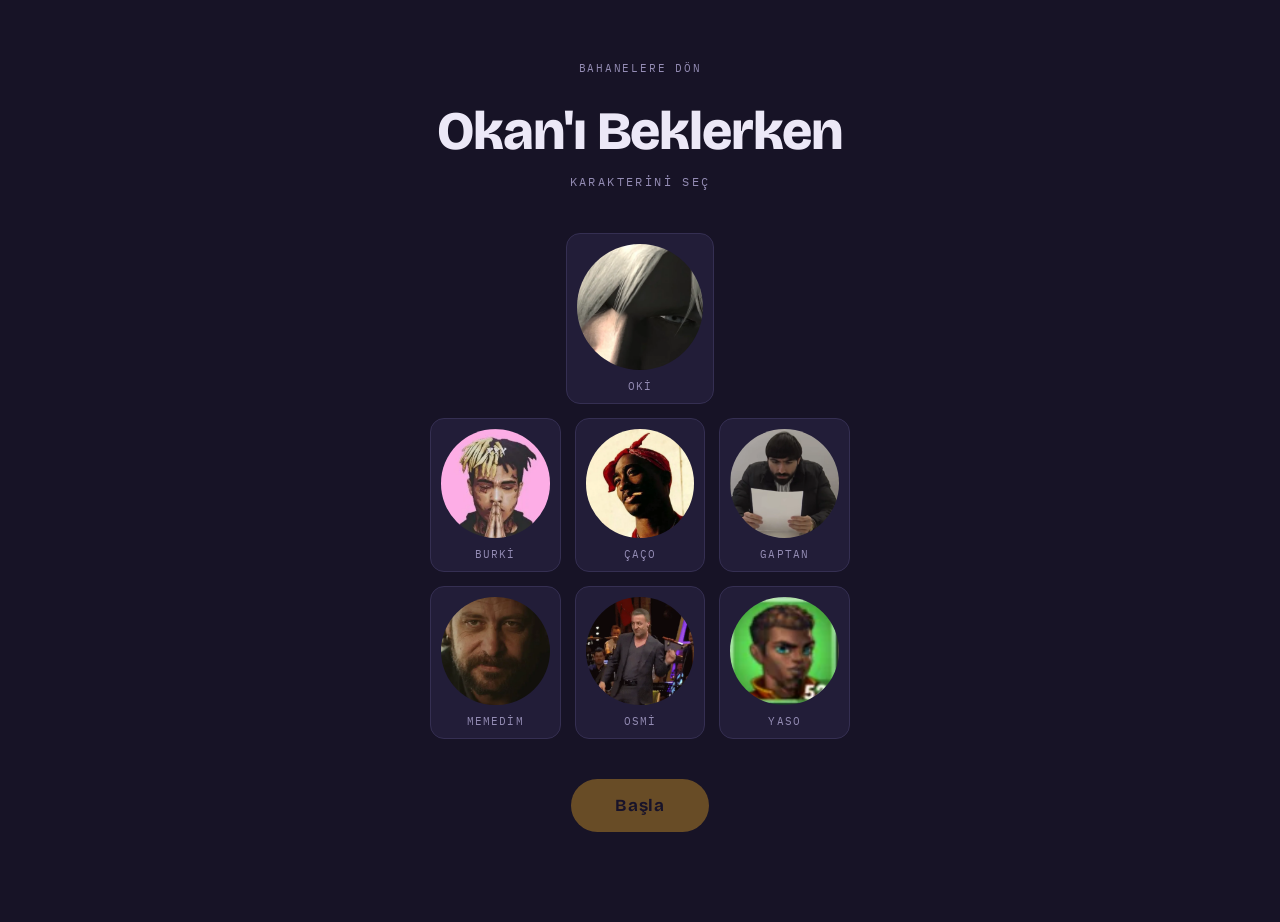
==== oyun.html @ 6ff06d35 "Initial commit" ====
<!DOCTYPE html>
<html lang="tr">

<head>
  <meta charset="utf-8">
  <meta name="viewport" content="width=device-width, initial-scale=1">
  <title>Okan'ı Beklerken</title>
  <link rel="preconnect" href="https://fonts.gstatic.com" crossorigin>
  <link href="https://fonts.googleapis.com/css2?family=Bricolage+Grotesque:opsz,wght@12..96,400..800&family=IBM+Plex+Mono:wght@400;500&display=swap" rel="stylesheet">
  <link rel="stylesheet" href="style.css">
</head>

<body>

  <a class="geri" href="index.html">bahanelere dön</a>

  <div id="secim-ekrani">
    <h1>Okan'ı Beklerken</h1>
    <p class="alt-baslik">Karakterini seç</p>

    <div id="yildiz"></div>
    <div id="digerleri"></div>

    <button id="basla" class="buton" disabled>Başla</button>
  </div>

  <div id="oyun-ekrani" class="gizli">
    <canvas id="tuval" width="360" height="540"></canvas>
  </div>

  <script src="oyun.js"></script>
</body>

</html>
---- style.css ----
:root {
     --zemin: #171326;
     --kat: #221d38;
     --yazi: #ece8f7;
     --soluk: #948cb4;
     --altin: #ffb627;
     --altin-golge: #c98a12;
     --cizgi: #352f52;
 }

 * {
     box-sizing: border-box;
 }

 body {
     margin: 0;
     padding: 56px 20px 90px;
     background: var(--zemin);
     color: var(--yazi);
     font-family: "IBM Plex Mono", monospace;
     text-align: center;
 }

 h1 {
     font-family: "Bricolage Grotesque", sans-serif;
     font-size: clamp(32px, 8vw, 54px);
     font-weight: 800;
     letter-spacing: -0.02em;
     margin: 0 0 10px;
 }

 .alt-baslik {
     margin: 0 0 44px;
     color: var(--soluk);
     font-size: 12px;
     letter-spacing: 0.2em;
     text-transform: uppercase;
 }

 #cark-alani {
     position: relative;
     width: 300px;
     margin: 0 auto;
 }

 #ok {
     width: 0;
     height: 0;
     border-left: 11px solid transparent;
     border-right: 11px solid transparent;
     border-top: 20px solid var(--altin);
     margin: 0 auto -6px;
     position: relative;
     z-index: 2;
 }

 #cark {
     width: 300px;
     height: 300px;
     border-radius: 50%;
     border: 8px solid var(--kat);
     box-shadow: 0 0 0 3px var(--cizgi), 0 24px 60px rgba(0, 0, 0, 0.5);
     transition: transform 4s cubic-bezier(0.17, 0.67, 0.12, 1);
 }

 .buton {
     margin-top: 40px;
     padding: 16px 44px;
     font-family: "Bricolage Grotesque", sans-serif;
     font-size: 17px;
     font-weight: 700;
     letter-spacing: 0.04em;
     color: #1b1430;
     background: var(--altin);
     border: none;
     border-radius: 999px;
     cursor: pointer;
     box-shadow: 0 6px 0 var(--altin-golge);
     transition: transform 0.12s, box-shadow 0.12s;
 }

 .buton:hover {
     transform: translateY(-2px);
     box-shadow: 0 8px 0 var(--altin-golge);
 }

 .buton:active {
     transform: translateY(4px);
     box-shadow: 0 2px 0 var(--altin-golge);
 }

 #mesaj-alani {
     max-width: 420px;
     margin: 44px auto 0;
     min-height: 96px;
     text-align: left;
 }

 .mesaj {
     display: flex;
     gap: 12px;
     align-items: flex-start;
 }

 .avatar {
     flex-shrink: 0;
     width: 42px;
     height: 42px;
     border-radius: 50%;
     background: var(--kat);
     border: 1px solid var(--cizgi);
     font-family: "Bricolage Grotesque", sans-serif;
     font-size: 18px;
     font-weight: 700;
     color: var(--soluk);
     display: flex;
     align-items: center;
     justify-content: center;
 }

 .balon {
     background: var(--kat);
     border: 1px solid var(--cizgi);
     border-radius: 4px 16px 16px 16px;
     padding: 12px 16px 10px;
 }

 .isim {
     font-size: 11px;
     letter-spacing: 0.12em;
     text-transform: uppercase;
     color: var(--soluk);
     margin-bottom: 6px;
 }

 #sonuc {
     font-size: 17px;
     line-height: 1.5;
 }

 .saat {
     font-size: 11px;
     color: var(--soluk);
     margin-top: 8px;
     text-align: right;
 }

 .mesaj.jackpot .balon {
     border-color: var(--altin);
 }

 .mesaj.jackpot #sonuc {
     color: var(--altin);
 }
 .geri {
  display: inline-block;
  margin-bottom: 24px;
  color: var(--soluk);
  font-size: 11px;
  letter-spacing: 0.16em;
  text-transform: uppercase;
  text-decoration: none;
}

.geri:hover {
  color: var(--yazi);
}

#yildiz {
  display: flex;
  justify-content: center;
}

#yildiz .karakter {
  width: 148px;
}

#digerleri {
  display: grid;
  grid-template-columns: repeat(3, 1fr);
  gap: 14px;
  max-width: 420px;
  margin: 14px auto 0;
}

.karakter {
  display: flex;
  flex-direction: column;
  align-items: center;
  gap: 9px;
  padding: 10px;
  background: var(--kat);
  border: 1px solid var(--cizgi);
  border-radius: 14px;
  color: var(--soluk);
  font-family: "IBM Plex Mono", monospace;
  cursor: pointer;
  transition: border-color 0.15s, transform 0.15s, color 0.15s;
}

.karakter img {
  display: block;
  width: 100%;
  aspect-ratio: 1;
  object-fit: cover;
  border-radius: 50%;
}

.karakter span {
  font-size: 11px;
  letter-spacing: 0.1em;
  text-transform: uppercase;
}

.karakter:hover {
  transform: translateY(-3px);
  border-color: var(--soluk);
}

.karakter.secili {
  border-color: var(--altin);
  color: var(--altin);
}

.buton:disabled {
  opacity: 0.35;
  cursor: not-allowed;
  transform: none;
  box-shadow: none;
}
.gizli {
  display: none;
}

#tuval {
  display: block;
  margin: 0 auto;
  max-width: 100%;
  background: #0f0c1c;
  border: 1px solid var(--cizgi);
  border-radius: 16px;
  touch-action: manipulation;
}
.oyun-link {
  display: inline-block;
  margin-top: 56px;
  padding: 14px 26px;
  border: 1px solid var(--cizgi);
  border-radius: 999px;
  color: var(--soluk);
  font-size: 12px;
  letter-spacing: 0.14em;
  text-transform: uppercase;
  text-decoration: none;
  transition: border-color 0.15s, color 0.15s, transform 0.15s;
}

.oyun-link:hover {
  border-color: var(--altin);
  color: var(--altin);
  transform: translateY(-2px);
}
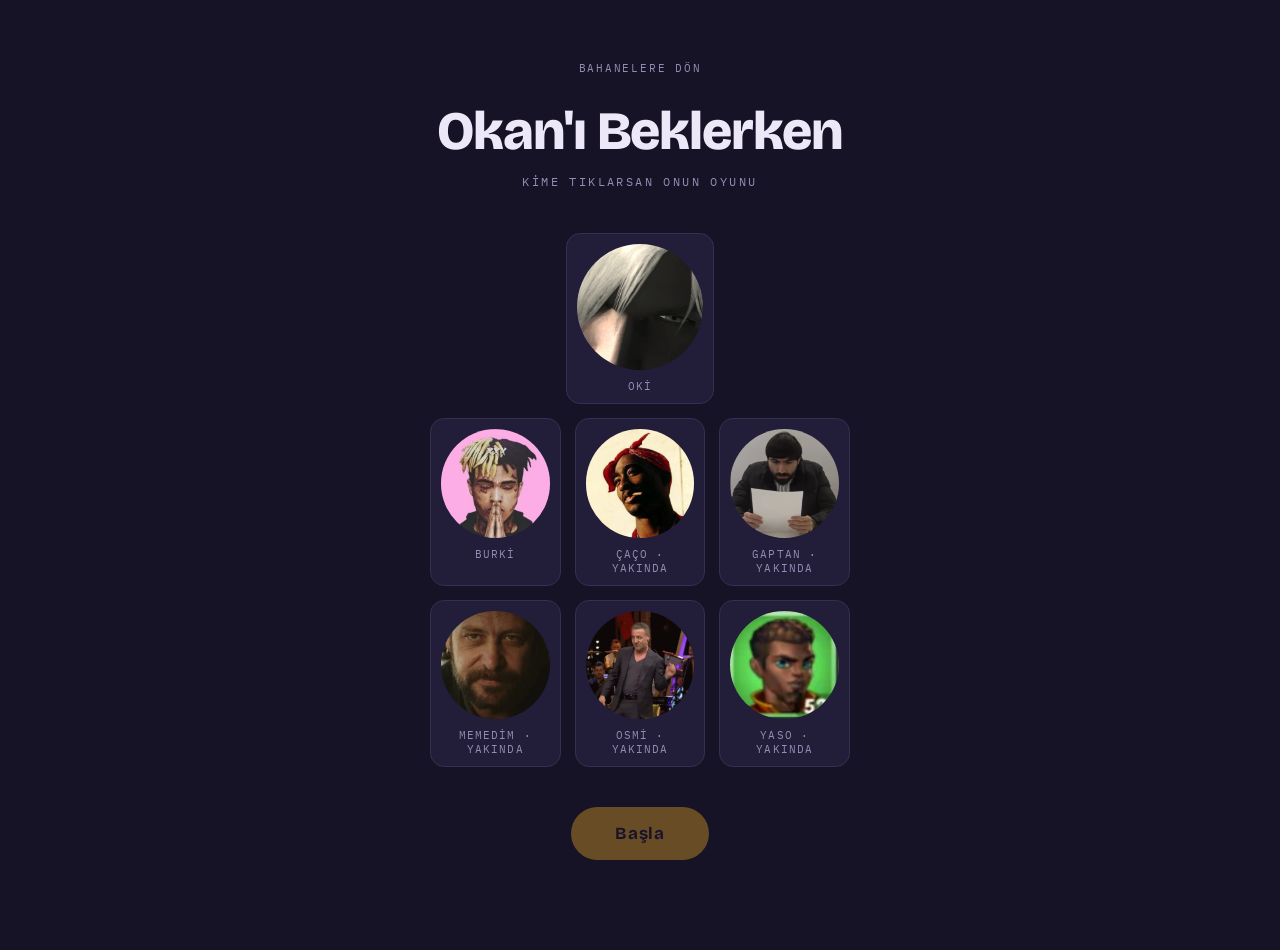
==== commit 48603c5d: "menu detayli degisiklik" ====
--- a/oyun.html
+++ b/oyun.html
@@ -6,7 +6,9 @@
   <meta name="viewport" content="width=device-width, initial-scale=1">
   <title>Okan'ı Beklerken</title>
   <link rel="preconnect" href="https://fonts.gstatic.com" crossorigin>
-  <link href="https://fonts.googleapis.com/css2?family=Bricolage+Grotesque:opsz,wght@12..96,400..800&family=IBM+Plex+Mono:wght@400;500&display=swap" rel="stylesheet">
+  <link
+    href="https://fonts.googleapis.com/css2?family=Bricolage+Grotesque:opsz,wght@12..96,400..800&family=IBM+Plex+Mono:wght@400;500&display=swap"
+    rel="stylesheet">
   <link rel="stylesheet" href="style.css">
 </head>
 
@@ -16,7 +18,7 @@
 
   <div id="secim-ekrani">
     <h1>Okan'ı Beklerken</h1>
-    <p class="alt-baslik">Karakterini seç</p>
+    <p class="alt-baslik">Kime tıklarsan onun oyunu</p>
 
     <div id="yildiz"></div>
     <div id="digerleri"></div>
@@ -25,10 +27,21 @@
   </div>
 
   <div id="oyun-ekrani" class="gizli">
+    <h1 id="oyun-adi"></h1>
+    <p class="alt-baslik" id="oyun-aciklama"></p>
+
     <canvas id="tuval" width="360" height="540"></canvas>
+
+    <div>
+      <button id="menuye" class="oyun-link">karakter seç</button>
+    </div>
   </div>
 
-  <script src="oyun.js"></script>
+  <!-- Oyunlar once yuklenir, kendilerini window.oyunlar icine kaydeder -->
+  <script src="oyunlar/flappy.js"></script>
+  <script src="oyunlar/tepki.js"></script>
+  <!-- Menu en son, cunku kayitli oyunlari kullanacak -->
+  <script src="menu.js"></script>
 </body>
 
-</html>+</html>
